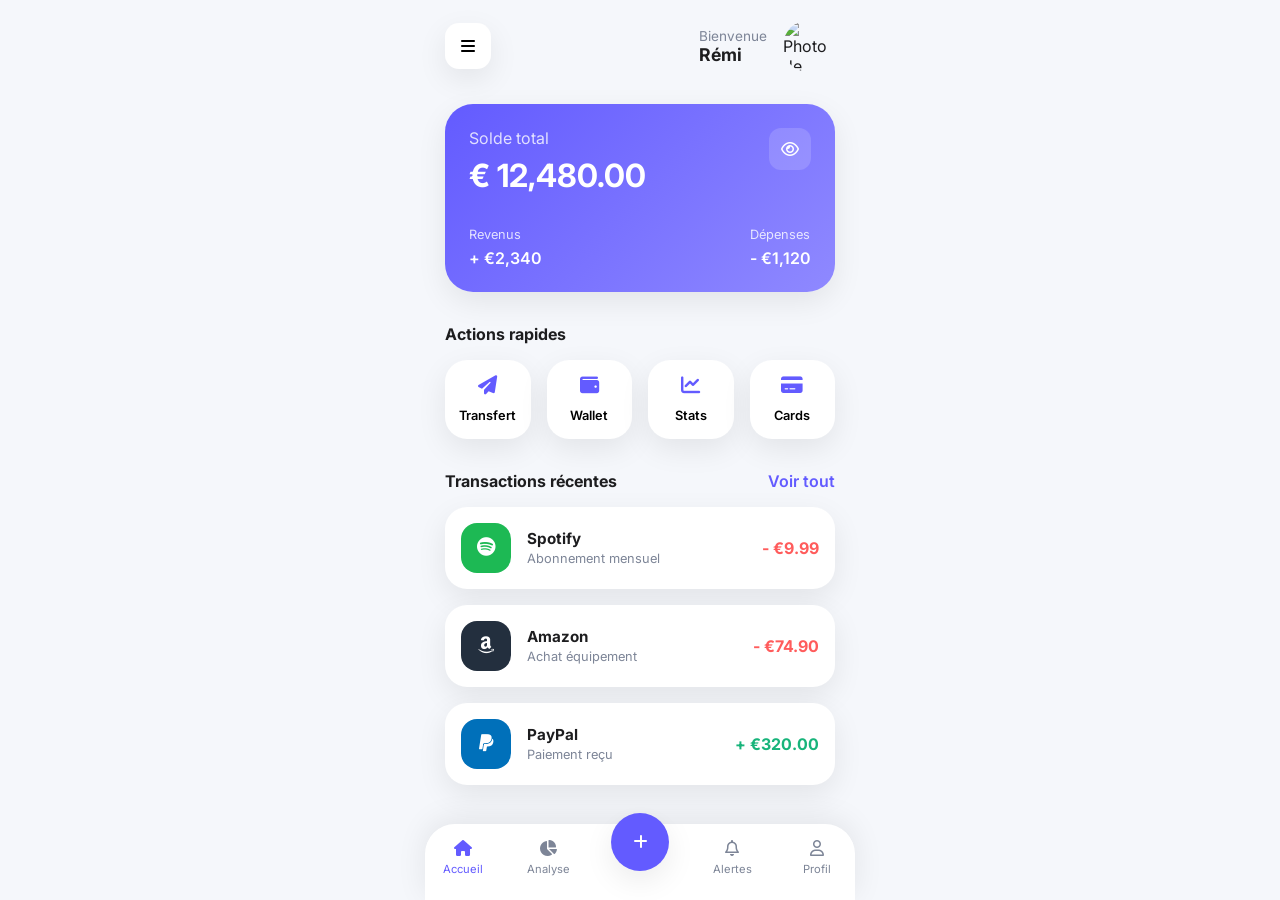
==== front/index.html @ f0d5e11f "first commit" ====
<!-- index.html -->
<!DOCTYPE html>
<html lang="fr">
<head>
  <meta charset="UTF-8" />
  <meta name="viewport" content="width=device-width, initial-scale=1.0" />

  <title>Budget Analyse</title>

  <link rel="stylesheet" href="assets/css/style.css" />

  <!-- Google Font -->
  <link href="https://fonts.googleapis.com/css2?family=Inter:wght@400;500;600;700&display=swap" rel="stylesheet" />

  <!-- Icons -->
  <link rel="stylesheet" href="https://cdnjs.cloudflare.com/ajax/libs/font-awesome/6.5.2/css/all.min.css" />
</head>

<body>

  <!-- APP -->
  <div class="app-container">

    <!-- HEADER -->
    <header class="topbar">

      <button class="icon-btn" aria-label="Ouvrir le menu">
        <i class="fa-solid fa-bars"></i>
      </button>

      <div class="profile">
        <div>
          <p class="welcome">Bienvenue</p>
          <h1>Rémi</h1>
        </div>

        <img src="https://i.pravatar.cc/100" alt="Photo de profil" class="avatar"/>
      </div>

    </header>

    <!-- MAIN -->
    <main>

      <!-- BALANCE CARD -->
      <section class="balance-card" aria-labelledby="balance-title">

        <div class="balance-top">
          <div>
            <p class="label">Solde total</p>
            <h2 id="balance-title">€ 12,480.00</h2>
          </div>

          <button class="eye-btn" aria-label="Afficher ou masquer le solde" >
            <i class="fa-regular fa-eye"></i>
          </button>
        </div>

        <div class="card-footer">

          <div>
            <p class="small-label">Revenus</p>
            <span class="income">+ €2,340</span>
          </div>

          <div>
            <p class="small-label">Dépenses</p>
            <span class="expense">- €1,120</span>
          </div>

        </div>

      </section>

      <!-- ACTIONS -->
      <section class="actions-section" aria-labelledby="actions-title" >

        <div class="section-heading">
          <h2 id="actions-title">Actions rapides</h2>
        </div>

        <div class="actions-grid">

          <button class="action-card">
            <i class="fa-solid fa-paper-plane"></i>
            <span>Transfert</span>
          </button>

          <button class="action-card">
            <i class="fa-solid fa-wallet"></i>
            <span>Wallet</span>
          </button>

          <button class="action-card">
            <i class="fa-solid fa-chart-line"></i>
            <span>Stats</span>
          </button>

          <button class="action-card">
            <i class="fa-solid fa-credit-card"></i>
            <span>Cards</span>
          </button>

        </div>

      </section>

      <!-- TRANSACTIONS -->
      <section class="transactions" aria-labelledby="transactions-title" >

        <div class="section-heading">
          <h2 id="transactions-title">
            Transactions récentes
          </h2>

          <button class="text-btn">
            Voir tout
          </button>
        </div>

        <div class="transaction-list">

          <!-- ITEM -->
          <article class="transaction-item">

            <div class="transaction-left">
              <div class="transaction-icon spotify">
                <i class="fa-brands fa-spotify"></i>
              </div>

              <div>
                <h3>Spotify</h3>
                <p>Abonnement mensuel</p>
              </div>
            </div>

            <span class="negative">- €9.99</span>

          </article>

          <!-- ITEM -->
          <article class="transaction-item">

            <div class="transaction-left">
              <div class="transaction-icon amazon">
                <i class="fa-brands fa-amazon"></i>
              </div>

              <div>
                <h3>Amazon</h3>
                <p>Achat équipement</p>
              </div>
            </div>

            <span class="negative">- €74.90</span>

          </article>

          <!-- ITEM -->
          <article class="transaction-item">

            <div class="transaction-left">
              <div class="transaction-icon paypal">
                <i class="fa-brands fa-paypal"></i>
              </div>

              <div>
                <h3>PayPal</h3>
                <p>Paiement reçu</p>
              </div>
            </div>

            <span class="positive">+ €320.00</span>

          </article>

        </div>

      </section>

    </main>

    <!-- BOTTOM NAV -->
    <nav class="bottom-nav" aria-label="Navigation principale">

      <button class="nav-item active" aria-current="page" >
        <i class="fa-solid fa-house"></i>
        <span>Accueil</span>
      </button>

      <button class="nav-item">
        <i class="fa-solid fa-chart-pie"></i>
        <span>Analyse</span>
      </button>

      <button class="nav-item center-btn">
        <i class="fa-solid fa-plus"></i>
      </button>

      <button class="nav-item">
        <i class="fa-regular fa-bell"></i>
        <span>Alertes</span>
      </button>

      <button class="nav-item">
        <i class="fa-regular fa-user"></i>
        <span>Profil</span>
      </button>

    </nav>

  </div>

  <script src="app.js"></script>
</body>
</html>
---- front/assets/css/style.css ----
/* style.css */

:root {

  --bg: #f5f7fb;
  --card: #ffffff;
  --primary: #635bff;
  --primary-dark: #4e47d6;

  --text: #1d1d1f;
  --muted: #7d8597;

  --success: #18b47b;
  --danger: #ff5c5c;

  --shadow:
    0 10px 30px rgba(0,0,0,0.08);

  --radius-xl: 28px;
  --radius-lg: 22px;
  --radius-md: 18px;

}

* {
  margin: 0;
  padding: 0;
  box-sizing: border-box;
}

html {
  font-size: 16px;
}

body {

  font-family: "Inter", sans-serif;
  background: var(--bg);
  color: var(--text);

  display: flex;
  justify-content: center;

  min-height: 100vh;
}

button {
  font: inherit;
  border: none;
  background: none;
  cursor: pointer;
}

img {
  display: block;
}

.app-container {

  width: 100%;
  max-width: 430px;

  min-height: 100vh;

  padding:
    1.25rem
    1.25rem
    6rem;
}

/* TOPBAR */

.topbar {

  display: flex;
  align-items: center;
  justify-content: space-between;

  margin-bottom: 2rem;
}

.icon-btn {

  width: 46px;
  height: 46px;

  border-radius: 14px;

  background: white;
  box-shadow: var(--shadow);

  font-size: 1rem;
}

.profile {

  display: flex;
  align-items: center;
  gap: 1rem;
}

.welcome {

  color: var(--muted);
  font-size: 0.85rem;
}

.profile h1 {

  font-size: 1.1rem;
  font-weight: 700;
}

.avatar {

  width: 52px;
  height: 52px;

  border-radius: 50%;
}

/* BALANCE CARD */

.balance-card {

  background:
    linear-gradient(
      135deg,
      var(--primary),
      #8f89ff
    );

  border-radius: var(--radius-xl);

  padding: 1.5rem;

  color: white;

  box-shadow: var(--shadow);

  margin-bottom: 2rem;
}

.balance-top {

  display: flex;
  justify-content: space-between;
  align-items: flex-start;
}

.label {

  opacity: 0.8;
  margin-bottom: 0.5rem;
}

.balance-card h2 {

  font-size: 2rem;
  font-weight: 700;
}

.eye-btn {

  width: 42px;
  height: 42px;

  border-radius: 12px;

  background: rgba(255,255,255,0.15);

  color: white;
}

.card-footer {

  margin-top: 2rem;

  display: flex;
  justify-content: space-between;
}

.small-label {

  font-size: 0.8rem;
  opacity: 0.8;
}

.income,
.expense {

  display: inline-block;
  margin-top: 0.4rem;

  font-weight: 600;
}

/* SECTIONS */

.section-heading {

  display: flex;
  justify-content: space-between;
  align-items: center;

  margin-bottom: 1rem;
}

.section-heading h2 {

  font-size: 1rem;
}

.text-btn {

  color: var(--primary);
  font-weight: 600;
}

/* ACTIONS */

.actions-section {
  margin-bottom: 2rem;
}

.actions-grid {

  display: grid;
  grid-template-columns: repeat(4, 1fr);

  gap: 1rem;
}

.action-card {

  background: white;
  border-radius: var(--radius-lg);

  padding: 1rem 0.5rem;

  display: flex;
  flex-direction: column;
  align-items: center;

  gap: 0.75rem;

  box-shadow: var(--shadow);

  transition:
    transform 0.2s ease,
    background 0.2s ease;
}

.action-card:hover,
.action-card:focus-visible {

  transform: translateY(-3px);
}

.action-card i {

  font-size: 1.2rem;
  color: var(--primary);
}

.action-card span {

  font-size: 0.8rem;
  font-weight: 600;
}

/* TRANSACTIONS */

.transaction-list {

  display: flex;
  flex-direction: column;
  gap: 1rem;
}

.transaction-item {

  background: white;
  border-radius: var(--radius-lg);

  padding: 1rem;

  display: flex;
  justify-content: space-between;
  align-items: center;

  box-shadow: var(--shadow);
}

.transaction-left {

  display: flex;
  align-items: center;
  gap: 1rem;
}

.transaction-icon {

  width: 50px;
  height: 50px;

  border-radius: 16px;

  display: flex;
  align-items: center;
  justify-content: center;

  color: white;

  font-size: 1.2rem;
}

.spotify {
  background: #1db954;
}

.amazon {
  background: #232f3e;
}

.paypal {
  background: #0070ba;
}

.transaction-item h3 {

  font-size: 0.95rem;
  margin-bottom: 0.2rem;
}

.transaction-item p {

  font-size: 0.8rem;
  color: var(--muted);
}

.positive {

  color: var(--success);
  font-weight: 700;
}

.negative {

  color: var(--danger);
  font-weight: 700;
}

/* BOTTOM NAV */

.bottom-nav {

  position: fixed;
  bottom: 0;
  left: 50%;

  transform: translateX(-50%);

  width: 100%;
  max-width: 430px;

  background: white;

  padding: 1rem;

  display: flex;
  justify-content: space-between;
  align-items: center;

  border-top-left-radius: 30px;
  border-top-right-radius: 30px;

  box-shadow:
    0 -5px 30px rgba(0,0,0,0.08);
}

.nav-item {

  display: flex;
  flex-direction: column;
  align-items: center;

  gap: 0.35rem;

  color: var(--muted);

  min-width: 44px;
  min-height: 44px;
}

.nav-item span {

  font-size: 0.7rem;
}

.nav-item.active {

  color: var(--primary);
}

.center-btn {

  width: 58px;
  height: 58px;

  border-radius: 50%;

  background: var(--primary);

  color: white;

  margin-top: -40px;

  justify-content: center;

  box-shadow: var(--shadow);
}

/* ACCESSIBILITY */

button:focus-visible {

  outline: 3px solid #000;
  outline-offset: 3px;
}

/* RESPONSIVE */

@media (max-width: 380px) {

  .actions-grid {

    grid-template-columns: repeat(2, 1fr);
  }

  .balance-card h2 {

    font-size: 1.5rem;
  }
}
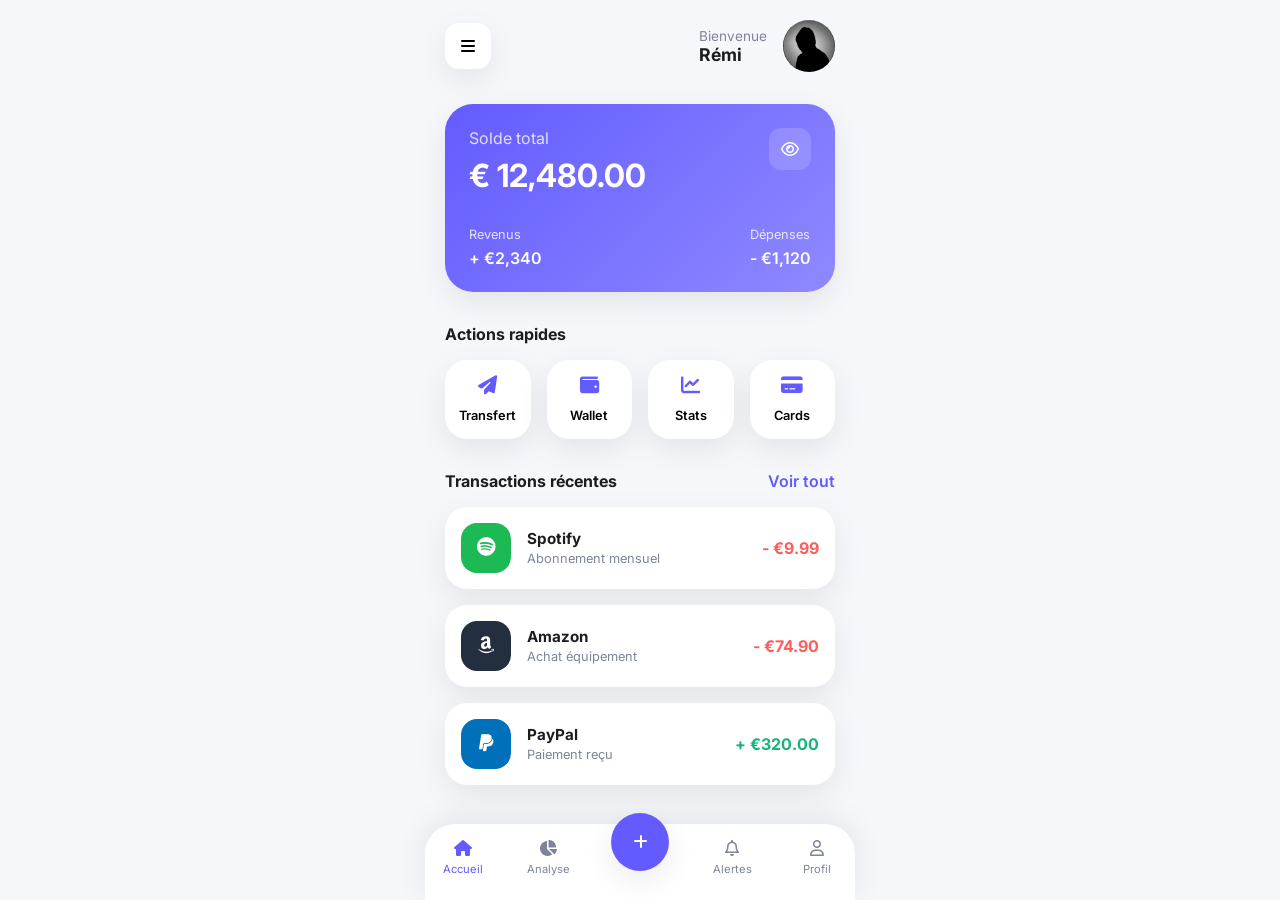
==== commit 8e899c74: "correction1" ====
--- a/front/index.html
+++ b/front/index.html
@@ -4,39 +4,32 @@
 <head>
   <meta charset="UTF-8" />
   <meta name="viewport" content="width=device-width, initial-scale=1.0" />
-
   <title>Budget Analyse</title>
-
   <link rel="stylesheet" href="assets/css/style.css" />
-
   <!-- Google Font -->
   <link href="https://fonts.googleapis.com/css2?family=Inter:wght@400;500;600;700&display=swap" rel="stylesheet" />
-
   <!-- Icons -->
   <link rel="stylesheet" href="https://cdnjs.cloudflare.com/ajax/libs/font-awesome/6.5.2/css/all.min.css" />
+<!-- Import Scripts -->
+  <script src="app.js" defer></script>
 </head>
 
 <body>
 
-  <!-- APP -->
   <div class="app-container">
 
     <!-- HEADER -->
     <header class="topbar">
-
       <button class="icon-btn" aria-label="Ouvrir le menu">
         <i class="fa-solid fa-bars"></i>
       </button>
-
       <div class="profile">
         <div>
           <p class="welcome">Bienvenue</p>
           <h1>Rémi</h1>
         </div>
-
-        <img src="https://i.pravatar.cc/100" alt="Photo de profil" class="avatar"/>
+        <img src="/front/assets/img/pdp_anonyme.png" alt="Photo de profil" class="avatar"/>
       </div>
-
     </header>
 
     <!-- MAIN -->
@@ -44,173 +37,129 @@
 
       <!-- BALANCE CARD -->
       <section class="balance-card" aria-labelledby="balance-title">
-
         <div class="balance-top">
           <div>
             <p class="label">Solde total</p>
             <h2 id="balance-title">€ 12,480.00</h2>
           </div>
-
-          <button class="eye-btn" aria-label="Afficher ou masquer le solde" >
+          <button class="eye-btn" aria-label="Afficher ou masquer le solde">
             <i class="fa-regular fa-eye"></i>
           </button>
         </div>
-
         <div class="card-footer">
-
           <div>
             <p class="small-label">Revenus</p>
             <span class="income">+ €2,340</span>
           </div>
-
           <div>
             <p class="small-label">Dépenses</p>
             <span class="expense">- €1,120</span>
           </div>
-
         </div>
-
       </section>
 
       <!-- ACTIONS -->
-      <section class="actions-section" aria-labelledby="actions-title" >
-
+      <section class="actions-section" aria-labelledby="actions-title">
         <div class="section-heading">
           <h2 id="actions-title">Actions rapides</h2>
         </div>
-
         <div class="actions-grid">
-
           <button class="action-card">
             <i class="fa-solid fa-paper-plane"></i>
             <span>Transfert</span>
           </button>
-
           <button class="action-card">
             <i class="fa-solid fa-wallet"></i>
             <span>Wallet</span>
           </button>
-
-          <button class="action-card">
+          <button class="action-card" onclick="window.location.href='analysis.html'">
             <i class="fa-solid fa-chart-line"></i>
             <span>Stats</span>
           </button>
-
           <button class="action-card">
             <i class="fa-solid fa-credit-card"></i>
             <span>Cards</span>
           </button>
-
         </div>
-
       </section>
 
       <!-- TRANSACTIONS -->
-      <section class="transactions" aria-labelledby="transactions-title" >
-
+      <section class="transactions" aria-labelledby="transactions-title">
         <div class="section-heading">
-          <h2 id="transactions-title">
-            Transactions récentes
-          </h2>
-
-          <button class="text-btn">
-            Voir tout
-          </button>
+          <h2 id="transactions-title">Transactions récentes</h2>
+          <button class="text-btn">Voir tout</button>
         </div>
-
         <div class="transaction-list">
 
-          <!-- ITEM -->
           <article class="transaction-item">
-
             <div class="transaction-left">
               <div class="transaction-icon spotify">
                 <i class="fa-brands fa-spotify"></i>
               </div>
-
               <div>
                 <h3>Spotify</h3>
                 <p>Abonnement mensuel</p>
               </div>
             </div>
-
             <span class="negative">- €9.99</span>
-
           </article>
 
-          <!-- ITEM -->
           <article class="transaction-item">
-
             <div class="transaction-left">
               <div class="transaction-icon amazon">
                 <i class="fa-brands fa-amazon"></i>
               </div>
-
               <div>
                 <h3>Amazon</h3>
                 <p>Achat équipement</p>
               </div>
             </div>
-
             <span class="negative">- €74.90</span>
-
           </article>
 
-          <!-- ITEM -->
           <article class="transaction-item">
-
             <div class="transaction-left">
               <div class="transaction-icon paypal">
                 <i class="fa-brands fa-paypal"></i>
               </div>
-
               <div>
                 <h3>PayPal</h3>
                 <p>Paiement reçu</p>
               </div>
             </div>
-
             <span class="positive">+ €320.00</span>
-
           </article>
 
         </div>
-
       </section>
 
     </main>
 
     <!-- BOTTOM NAV -->
     <nav class="bottom-nav" aria-label="Navigation principale">
-
-      <button class="nav-item active" aria-current="page" >
+      <button class="nav-item active" aria-current="page">
         <i class="fa-solid fa-house"></i>
         <span>Accueil</span>
       </button>
-
-      <button class="nav-item">
+      <button class="nav-item" onclick="window.location.href='analyse.html'">
         <i class="fa-solid fa-chart-pie"></i>
         <span>Analyse</span>
       </button>
-
       <button class="nav-item center-btn">
         <i class="fa-solid fa-plus"></i>
       </button>
-
       <button class="nav-item">
         <i class="fa-regular fa-bell"></i>
         <span>Alertes</span>
       </button>
-
       <button class="nav-item">
         <i class="fa-regular fa-user"></i>
         <span>Profil</span>
       </button>
-
     </nav>
 
   </div>
 
-  <script src="app.js"></script>
+  
 </body>
-</html>+</html>
--- a/front/assets/css/style.css
+++ b/front/assets/css/style.css
@@ -1,25 +1,18 @@
 /* style.css */
 
 :root {
-
   --bg: #f5f7fb;
   --card: #ffffff;
   --primary: #635bff;
   --primary-dark: #4e47d6;
-
   --text: #1d1d1f;
   --muted: #7d8597;
-
   --success: #18b47b;
   --danger: #ff5c5c;
-
-  --shadow:
-    0 10px 30px rgba(0,0,0,0.08);
-
+  --shadow: 0 10px 30px rgba(0,0,0,0.08);
   --radius-xl: 28px;
   --radius-lg: 22px;
   --radius-md: 18px;
-
 }
 
 * {
@@ -33,14 +26,11 @@
 }
 
 body {
-
   font-family: "Inter", sans-serif;
   background: var(--bg);
   color: var(--text);
-
   display: flex;
   justify-content: center;
-
   min-height: 100vh;
 }
 
@@ -55,391 +45,408 @@
   display: block;
 }
 
+/* ─── CONTENEUR PRINCIPAL ─────────────────────────────────── */
+
 .app-container {
-
   width: 100%;
   max-width: 430px;
-
   min-height: 100vh;
-
-  padding:
-    1.25rem
-    1.25rem
-    6rem;
-}
-
-/* TOPBAR */
+  padding: 1.25rem 1.25rem 6rem;
+}
+
+/* ─── TOPBAR ──────────────────────────────────────────────── */
 
 .topbar {
-
-  display: flex;
-  align-items: center;
-  justify-content: space-between;
-
+  display: flex;
+  align-items: center;
+  justify-content: space-between;
   margin-bottom: 2rem;
 }
 
 .icon-btn {
-
   width: 46px;
   height: 46px;
-
   border-radius: 14px;
-
-  background: white;
-  box-shadow: var(--shadow);
-
+  background: white;
+  box-shadow: var(--shadow);
   font-size: 1rem;
 }
 
 .profile {
-
   display: flex;
   align-items: center;
   gap: 1rem;
 }
 
 .welcome {
-
   color: var(--muted);
   font-size: 0.85rem;
 }
 
 .profile h1 {
-
   font-size: 1.1rem;
   font-weight: 700;
 }
 
 .avatar {
-
   width: 52px;
   height: 52px;
-
   border-radius: 50%;
 }
 
-/* BALANCE CARD */
+/* ─── BALANCE CARD (index) ────────────────────────────────── */
 
 .balance-card {
-
-  background:
-    linear-gradient(
-      135deg,
-      var(--primary),
-      #8f89ff
-    );
-
+  background: linear-gradient(135deg, var(--primary), #8f89ff);
   border-radius: var(--radius-xl);
-
   padding: 1.5rem;
-
   color: white;
-
-  box-shadow: var(--shadow);
-
+  box-shadow: var(--shadow);
   margin-bottom: 2rem;
 }
 
 .balance-top {
-
   display: flex;
   justify-content: space-between;
   align-items: flex-start;
 }
 
 .label {
-
   opacity: 0.8;
   margin-bottom: 0.5rem;
 }
 
 .balance-card h2 {
-
   font-size: 2rem;
   font-weight: 700;
 }
 
 .eye-btn {
-
   width: 42px;
   height: 42px;
-
   border-radius: 12px;
-
   background: rgba(255,255,255,0.15);
-
   color: white;
 }
 
 .card-footer {
-
   margin-top: 2rem;
-
   display: flex;
   justify-content: space-between;
 }
 
 .small-label {
-
   font-size: 0.8rem;
   opacity: 0.8;
 }
 
 .income,
 .expense {
-
   display: inline-block;
   margin-top: 0.4rem;
-
   font-weight: 600;
 }
 
-/* SECTIONS */
+/* ─── SECTIONS ────────────────────────────────────────────── */
 
 .section-heading {
-
-  display: flex;
-  justify-content: space-between;
-  align-items: center;
-
+  display: flex;
+  justify-content: space-between;
+  align-items: center;
   margin-bottom: 1rem;
 }
 
 .section-heading h2 {
-
   font-size: 1rem;
 }
 
 .text-btn {
-
   color: var(--primary);
   font-weight: 600;
 }
 
-/* ACTIONS */
+/* ─── ACTIONS (index) ─────────────────────────────────────── */
 
 .actions-section {
   margin-bottom: 2rem;
 }
 
 .actions-grid {
-
   display: grid;
   grid-template-columns: repeat(4, 1fr);
-
   gap: 1rem;
 }
 
 .action-card {
-
   background: white;
   border-radius: var(--radius-lg);
-
   padding: 1rem 0.5rem;
-
   display: flex;
   flex-direction: column;
   align-items: center;
-
   gap: 0.75rem;
-
-  box-shadow: var(--shadow);
-
-  transition:
-    transform 0.2s ease,
-    background 0.2s ease;
+  box-shadow: var(--shadow);
+  transition: transform 0.2s ease, background 0.2s ease;
 }
 
 .action-card:hover,
 .action-card:focus-visible {
-
   transform: translateY(-3px);
 }
 
 .action-card i {
-
   font-size: 1.2rem;
   color: var(--primary);
 }
 
 .action-card span {
-
   font-size: 0.8rem;
   font-weight: 600;
 }
 
-/* TRANSACTIONS */
+/* ─── TRANSACTIONS (index) ────────────────────────────────── */
 
 .transaction-list {
-
   display: flex;
   flex-direction: column;
   gap: 1rem;
 }
 
 .transaction-item {
-
   background: white;
   border-radius: var(--radius-lg);
-
   padding: 1rem;
-
-  display: flex;
-  justify-content: space-between;
-  align-items: center;
-
+  display: flex;
+  justify-content: space-between;
+  align-items: center;
   box-shadow: var(--shadow);
 }
 
 .transaction-left {
-
   display: flex;
   align-items: center;
   gap: 1rem;
 }
 
 .transaction-icon {
-
   width: 50px;
   height: 50px;
-
   border-radius: 16px;
-
   display: flex;
   align-items: center;
   justify-content: center;
-
   color: white;
-
   font-size: 1.2rem;
 }
 
-.spotify {
-  background: #1db954;
-}
-
-.amazon {
-  background: #232f3e;
-}
-
-.paypal {
-  background: #0070ba;
-}
+.spotify  { background: #1db954; }
+.amazon   { background: #232f3e; }
+.paypal   { background: #0070ba; }
 
 .transaction-item h3 {
-
   font-size: 0.95rem;
   margin-bottom: 0.2rem;
 }
 
 .transaction-item p {
-
   font-size: 0.8rem;
   color: var(--muted);
 }
 
 .positive {
-
   color: var(--success);
   font-weight: 700;
 }
 
 .negative {
-
   color: var(--danger);
   font-weight: 700;
 }
 
-/* BOTTOM NAV */
+/* ─── SUMMARY CARD (analysis) ────────────────────────────── */
+
+.summary-card {
+  background: linear-gradient(135deg, var(--primary), #8f89ff);
+  border-radius: var(--radius-xl);
+  padding: 1.5rem;
+  color: white;
+  box-shadow: var(--shadow);
+  margin-bottom: 1.5rem;
+}
+
+.summary-label {
+  opacity: 0.85;
+  margin-bottom: 0.5rem;
+  font-size: 0.9rem;
+}
+
+.summary-card h2 {
+  font-size: 2rem;
+  font-weight: 700;
+  margin-bottom: 1.5rem;
+}
+
+.summary-footer {
+  display: flex;
+  justify-content: space-between;
+}
+
+.summary-footer small {
+  opacity: 0.8;
+  font-size: 0.8rem;
+}
+
+.summary-footer h5 {
+  font-size: 1rem;
+  font-weight: 700;
+  margin-top: 0.3rem;
+}
+
+/* ─── STATS ROW (analysis) ───────────────────────────────── */
+
+.stats-row {
+  display: grid;
+  grid-template-columns: 1fr 1fr;
+  gap: 1rem;
+  margin-bottom: 1.5rem;
+}
+
+.stats-card {
+  background: white;
+  border-radius: var(--radius-lg);
+  padding: 1rem;
+  box-shadow: var(--shadow);
+}
+
+.stats-card h3 {
+  font-size: 0.8rem;
+  color: var(--muted);
+  margin-bottom: 0.5rem;
+  font-weight: 500;
+}
+
+.stats-card p {
+  font-size: 1.1rem;
+  font-weight: 700;
+}
+
+/* ─── CHART CARD (analysis) ──────────────────────────────── */
+
+.chart-card {
+  background: white;
+  border-radius: var(--radius-lg);
+  padding: 1.25rem;
+  box-shadow: var(--shadow);
+  margin-bottom: 1.5rem;
+}
+
+.chart-title {
+  font-size: 0.95rem !important;
+  font-weight: 600 !important;
+}
+
+/* ─── CATEGORY ITEMS (analysis) ──────────────────────────── */
+
+.category-item {
+  background: white;
+  border-radius: var(--radius-lg);
+  padding: 1rem;
+  box-shadow: var(--shadow);
+  margin-bottom: 1rem;
+}
+
+.category-header {
+  display: flex;
+  justify-content: space-between;
+  align-items: center;
+  margin-bottom: 0.75rem;
+}
+
+.category-label {
+  display: flex;
+  align-items: center;
+  gap: 0.6rem;
+  font-size: 0.9rem;
+}
+
+.progress-bar-track {
+  width: 100%;
+  height: 8px;
+  background: var(--bg);
+  border-radius: 99px;
+  overflow: hidden;
+}
+
+.progress-bar-fill {
+  height: 100%;
+  border-radius: 99px;
+  transition: width 0.4s ease;
+}
+
+/* ─── BOTTOM NAV ─────────────────────────────────────────── */
 
 .bottom-nav {
-
   position: fixed;
   bottom: 0;
   left: 50%;
-
   transform: translateX(-50%);
-
   width: 100%;
   max-width: 430px;
-
-  background: white;
-
+  background: white;
   padding: 1rem;
-
-  display: flex;
-  justify-content: space-between;
-  align-items: center;
-
+  display: flex;
+  justify-content: space-between;
+  align-items: center;
   border-top-left-radius: 30px;
   border-top-right-radius: 30px;
-
-  box-shadow:
-    0 -5px 30px rgba(0,0,0,0.08);
-}
-
+  box-shadow: 0 -5px 30px rgba(0,0,0,0.08);
+}
+
+/* .nav-item = classe commune (index + analysis) */
 .nav-item {
-
   display: flex;
   flex-direction: column;
   align-items: center;
-
   gap: 0.35rem;
-
   color: var(--muted);
-
   min-width: 44px;
   min-height: 44px;
 }
 
 .nav-item span {
-
   font-size: 0.7rem;
 }
 
 .nav-item.active {
-
   color: var(--primary);
 }
 
 .center-btn {
-
   width: 58px;
   height: 58px;
-
   border-radius: 50%;
-
   background: var(--primary);
-
   color: white;
-
   margin-top: -40px;
-
   justify-content: center;
-
-  box-shadow: var(--shadow);
-}
-
-/* ACCESSIBILITY */
+  box-shadow: var(--shadow);
+}
+
+/* ─── ACCESSIBILITY ──────────────────────────────────────── */
 
 button:focus-visible {
-
   outline: 3px solid #000;
   outline-offset: 3px;
 }
 
-/* RESPONSIVE */
+/* ─── RESPONSIVE ─────────────────────────────────────────── */
 
 @media (max-width: 380px) {
-
   .actions-grid {
-
     grid-template-columns: repeat(2, 1fr);
   }
-
-  .balance-card h2 {
-
+  .balance-card h2,
+  .summary-card h2 {
     font-size: 1.5rem;
   }
-}+}
